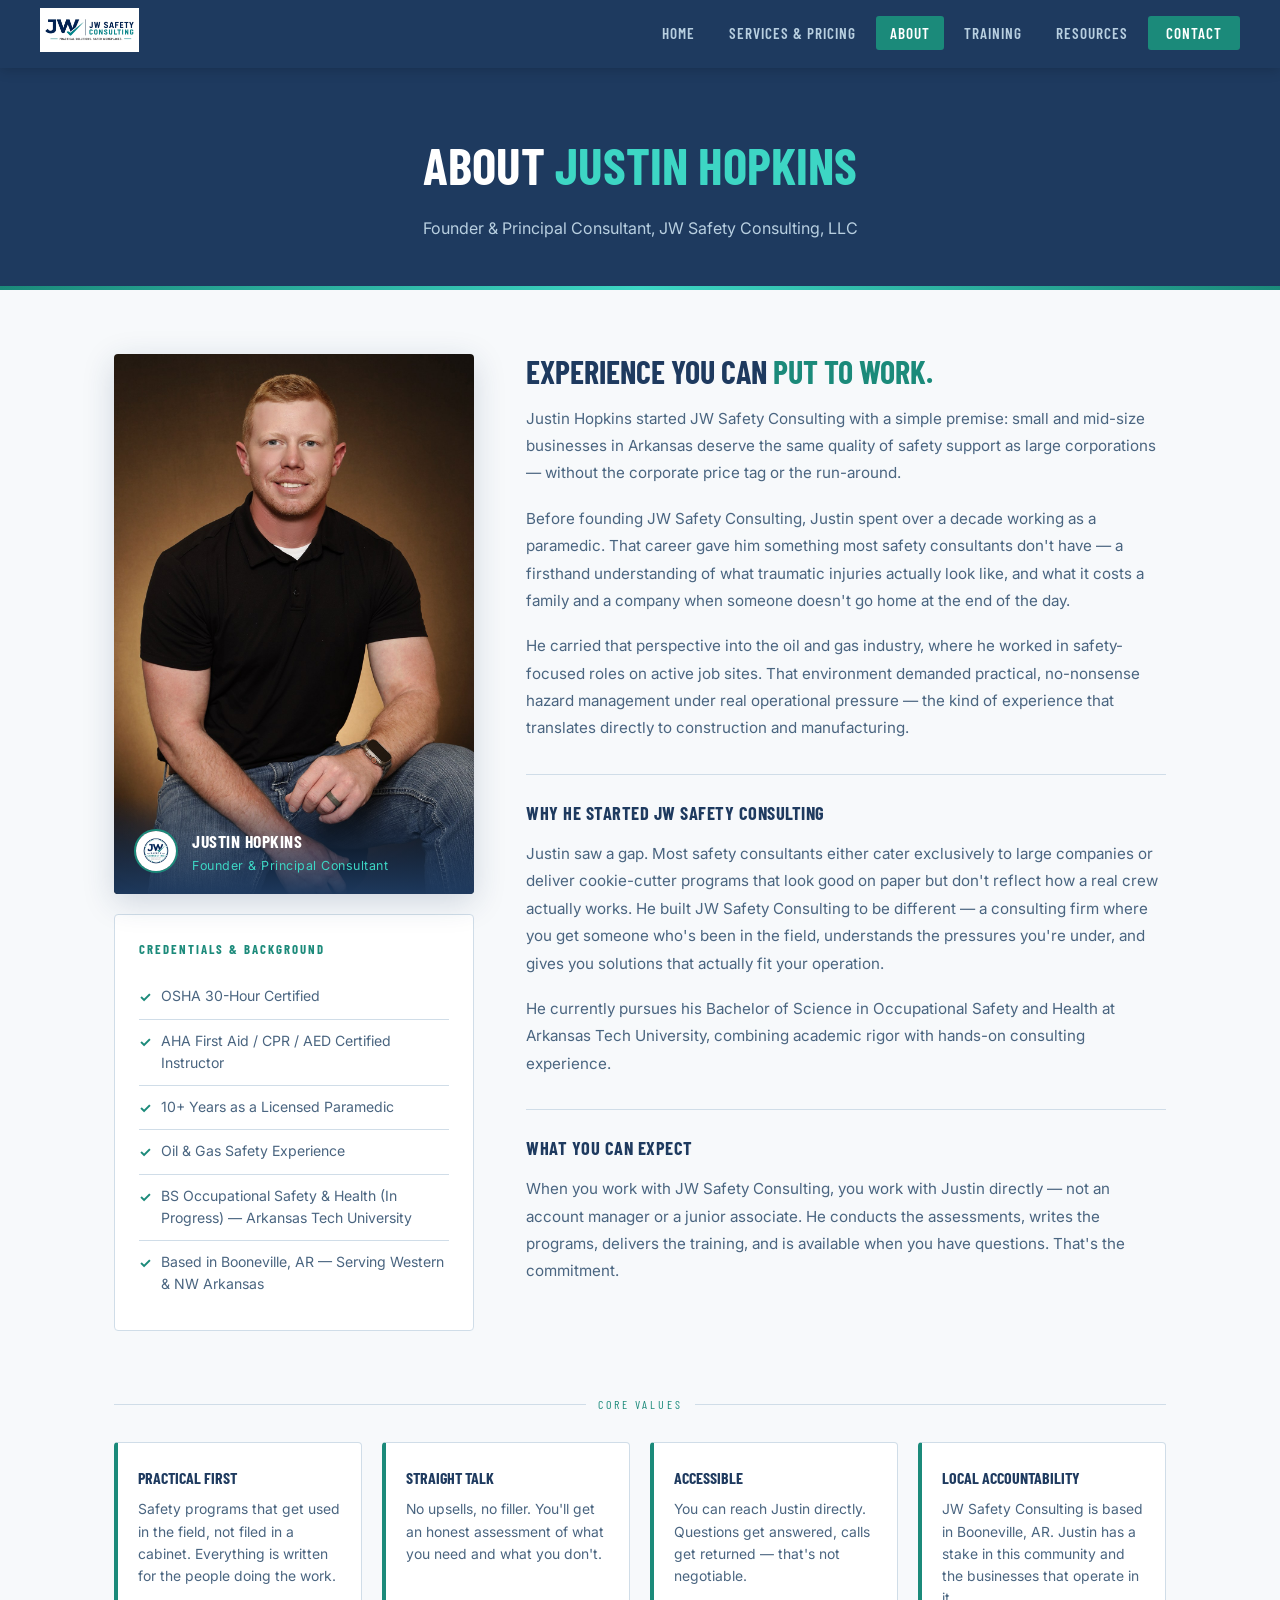
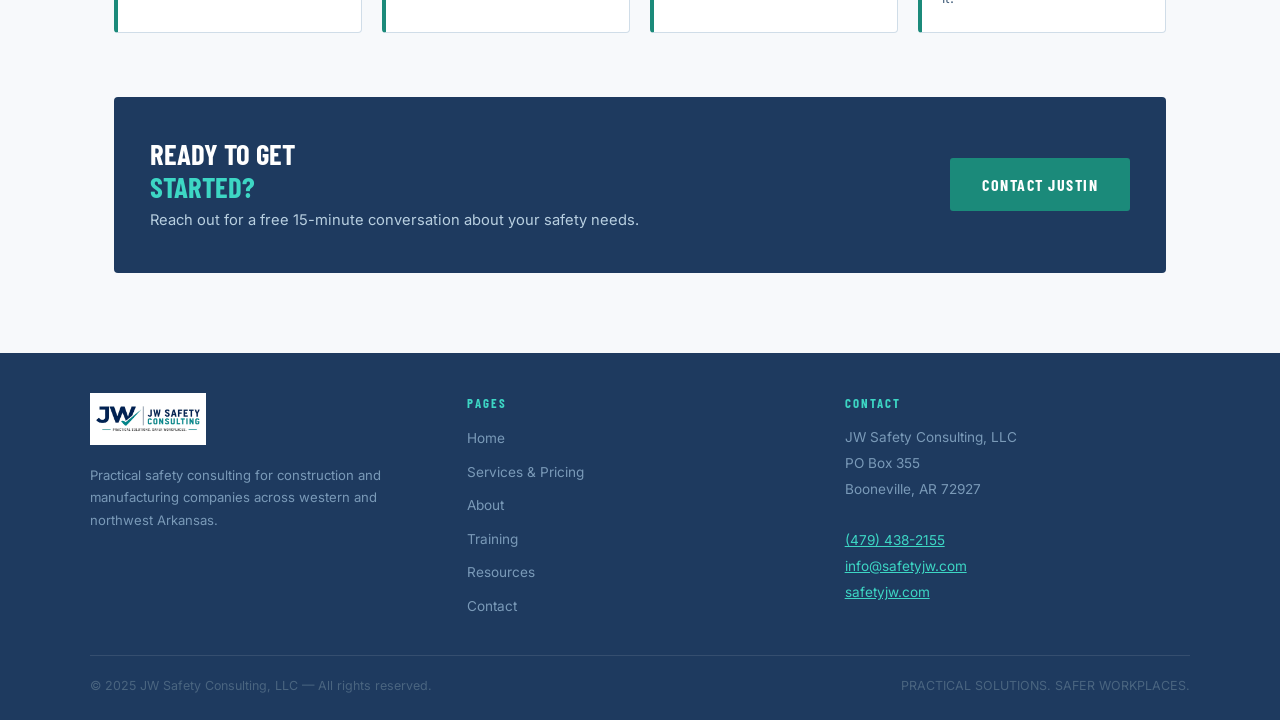
==== about.html @ c034b46e "Rename about[1].html to about.html" ====
<!DOCTYPE html>
<html lang="en">
<head>

<meta charset="UTF-8">
<meta name="viewport" content="width=device-width, initial-scale=1.0">
<link href="https://fonts.googleapis.com/css2?family=Barlow+Condensed:wght@500;600;700&family=Inter:wght@400;500;600&display=swap" rel="stylesheet">
<style>
  *, *::before, *::after { box-sizing: border-box; margin: 0; padding: 0; }
  :root {
    --navy:  #1E3A5F;
    --teal:  #1B8A7A;
    --teal2: #3dd6c4;
    --slate: #4a6580;
    --bg:    #f7f9fb;
    --white: #ffffff;
    --border:#d0dde8;
    --text:  #1a2b3c;
  }
  html { scroll-behavior: smooth; }
  body { font-family:'Inter',sans-serif; background:var(--bg); color:var(--text); line-height:1.6; }
  nav {
    background:var(--navy);
    display:flex; align-items:center; justify-content:space-between;
    padding:0 40px; height:68px; position:sticky; top:0; z-index:100;
    box-shadow:0 2px 12px rgba(0,0,0,0.18);
  }
  nav img { height:44px; }
  nav ul { list-style:none; display:flex; gap:6px; }
  nav ul li a {
    font-family:'Barlow Condensed',sans-serif; font-size:0.95rem;
    font-weight:600; letter-spacing:1px; text-transform:uppercase;
    color:#b8cfe0; text-decoration:none; padding:8px 14px; border-radius:3px;
    transition:background 0.18s, color 0.18s;
  }
  nav ul li a:hover, nav ul li a.active { background:var(--teal); color:var(--white); }
  .nav-cta { background:var(--teal) !important; color:var(--white) !important; padding:8px 18px !important; }
  .hamburger { display:none; flex-direction:column; gap:5px; cursor:pointer; }
  .hamburger span { width:26px; height:2px; background:var(--white); border-radius:2px; }
  footer { background:var(--navy); color:#7a9ab8; padding:40px 40px 24px; }
  .footer-inner {
    max-width:1100px; margin:0 auto;
    display:grid; grid-template-columns:1fr 1fr 1fr; gap:32px;
    padding-bottom:28px; border-bottom:1px solid rgba(255,255,255,0.1);
  }
  .footer-brand img { height:52px; margin-bottom:12px; }
  .footer-brand p { font-size:0.82rem; color:#7a9ab8; line-height:1.7; }
  .footer-col h4 { font-family:'Barlow Condensed',sans-serif; font-size:0.8rem; letter-spacing:2px; text-transform:uppercase; color:var(--teal2); margin-bottom:12px; }
  .footer-col ul { list-style:none; }
  .footer-col ul li { margin-bottom:8px; }
  .footer-col ul li a { color:#7a9ab8; text-decoration:none; font-size:0.85rem; transition:color 0.15s; }
  .footer-col ul li a:hover { color:var(--teal2); }
  .footer-col p { color:#7a9ab8; font-size:0.85rem; line-height:1.9; }
  .footer-bottom { max-width:1100px; margin:20px auto 0; display:flex; justify-content:space-between; align-items:center; font-size:0.78rem; color:#4a6580; flex-wrap:wrap; gap:8px; }
  .section-label { display:flex; align-items:center; gap:12px; margin-bottom:28px; }
  .section-label::before,.section-label::after { content:''; flex:1; height:1px; background:var(--border); }
  .section-label span { font-family:'Barlow Condensed',sans-serif; font-size:12px; letter-spacing:3px; text-transform:uppercase; color:var(--teal); white-space:nowrap; }
  .btn { display:inline-block; font-family:'Barlow Condensed',sans-serif; font-size:1rem; font-weight:700; letter-spacing:1.5px; text-transform:uppercase; text-decoration:none; padding:14px 32px; border-radius:3px; transition:background 0.2s, transform 0.1s; cursor:pointer; border:none; }
  .btn:hover { transform:translateY(-1px); }
  .btn-teal { background:var(--teal); color:var(--white); }
  .btn-teal:hover { background:#157a6b; }
  .btn-navy { background:var(--navy); color:var(--white); }
  .btn-navy:hover { background:#162c48; }
  .btn-outline { background:transparent; color:var(--white); border:2px solid var(--teal2); }
  .btn-outline:hover { background:var(--teal); border-color:var(--teal); }
  main { max-width:1100px; margin:0 auto; padding:56px 24px 80px; }
  .cta-band { background:var(--navy); border-radius:4px; padding:40px 36px; display:flex; align-items:center; justify-content:space-between; gap:24px; flex-wrap:wrap; }
  .cta-band h2 { font-family:'Barlow Condensed',sans-serif; font-size:1.8rem; font-weight:700; color:var(--white); text-transform:uppercase; line-height:1.15; }
  .cta-band h2 span { color:var(--teal2); }
  .cta-band p { color:#b8cfe0; font-size:0.92rem; margin-top:6px; }
  @media(max-width:768px){
    nav ul { display:none; }
    .hamburger { display:flex; }
    nav ul.open { display:flex; flex-direction:column; position:absolute; top:68px; left:0; right:0; background:var(--navy); padding:16px 24px; gap:4px; }
    .footer-inner { grid-template-columns:1fr; }
    .cta-band { flex-direction:column; }
    main { padding:40px 16px 60px; }
  }
</style>
<title>About | JW Safety Consulting</title>
<style>
  .page-hero {
    background:var(--navy); color:var(--white);
    text-align:center; padding:56px 24px 48px; position:relative;
  }
  .page-hero::after {
    content:''; position:absolute; bottom:0; left:0; right:0; height:4px;
    background:linear-gradient(90deg,var(--teal) 0%,var(--teal2) 50%,var(--teal) 100%);
  }
  .page-hero h1 {
    font-family:'Barlow Condensed',sans-serif; font-size:clamp(2rem,5vw,3.2rem);
    font-weight:700; text-transform:uppercase; margin-bottom:10px;
  }
  .page-hero h1 span { color:var(--teal2); }
  .page-hero p { max-width:580px; margin:0 auto; color:#b8cfe0; }

  .bio-grid {
    display:grid; grid-template-columns:360px 1fr; gap:52px;
    align-items:start; margin-bottom:64px;
  }
  .bio-sidebar { position:sticky; top:88px; }

  /* PHOTO */
  .photo-wrap {
    position:relative; margin-bottom:20px; border-radius:4px; overflow:hidden;
    box-shadow:0 8px 32px rgba(30,58,95,0.18);
  }
  .photo-wrap img {
    width:100%; display:block;
    aspect-ratio:2/3; object-fit:cover; object-position:center top;
  }
  .photo-badge {
    position:absolute; bottom:0; left:0; right:0;
    background:linear-gradient(to top, rgba(30,58,95,0.97) 0%, transparent 100%);
    padding:32px 20px 18px;
    display:flex; align-items:center; gap:14px;
  }
  .photo-badge img { width:44px; height:44px; border-radius:50%; border:2px solid var(--teal); }
  .photo-badge .name-block .name {
    font-family:'Barlow Condensed',sans-serif; font-size:1.1rem;
    font-weight:700; color:var(--white); text-transform:uppercase; letter-spacing:0.5px;
  }
  .photo-badge .name-block .title {
    font-size:0.78rem; color:var(--teal2); letter-spacing:0.5px;
  }

  .bio-facts {
    background:var(--white); border:1px solid var(--border);
    border-radius:4px; padding:24px;
  }
  .bio-facts h4 {
    font-family:'Barlow Condensed',sans-serif; font-size:0.8rem;
    letter-spacing:2px; text-transform:uppercase; color:var(--teal); margin-bottom:16px;
  }
  .fact-item {
    display:flex; align-items:flex-start; gap:10px;
    padding:10px 0; border-bottom:1px solid var(--border); font-size:0.88rem;
  }
  .fact-item:last-child { border-bottom:none; }
  .fact-item .check { color:var(--teal); font-weight:700; flex-shrink:0; margin-top:1px; }
  .fact-item span { color:var(--slate); }

  .bio-content h2 {
    font-family:'Barlow Condensed',sans-serif; font-size:2rem;
    font-weight:700; color:var(--navy); text-transform:uppercase;
    line-height:1.1; margin-bottom:16px;
  }
  .bio-content h2 span { color:var(--teal); }
  .bio-content p { color:var(--slate); font-size:0.95rem; margin-bottom:18px; line-height:1.8; }
  .bio-content h3 {
    font-family:'Barlow Condensed',sans-serif; font-size:1.15rem;
    font-weight:700; color:var(--navy); text-transform:uppercase;
    letter-spacing:0.5px; margin:32px 0 12px; padding-top:24px;
    border-top:1px solid var(--border);
  }

  .values-grid {
    display:grid; grid-template-columns:repeat(auto-fit,minmax(220px,1fr));
    gap:20px; margin-bottom:64px;
  }
  .value-card {
    background:var(--white); border:1px solid var(--border);
    border-left:4px solid var(--teal); border-radius:4px; padding:22px 20px;
  }
  .value-card h4 {
    font-family:'Barlow Condensed',sans-serif; font-size:1rem;
    font-weight:700; color:var(--navy); text-transform:uppercase; margin-bottom:8px;
  }
  .value-card p { font-size:0.87rem; color:var(--slate); }

  @media(max-width:900px){
    .bio-grid { grid-template-columns:1fr; }
    .bio-sidebar { position:static; }
    .photo-wrap img { aspect-ratio:3/4; }
  }
</style>
</head>
<body>

<nav>
  <a href="index.html"><img src="[data-uri]" alt="JW Safety Consulting"></a>
  <ul id="nav-links"><li><a href="index.html" class="">Home</a></li><li><a href="services.html" class="">Services & Pricing</a></li><li><a href="about.html" class="active">About</a></li><li><a href="training.html" class="">Training</a></li><li><a href="resources.html" class="">Resources</a></li><li><a href="contact.html" class="nav-cta">Contact</a></li></ul>
  <div class="hamburger" onclick="document.getElementById('nav-links').classList.toggle('open')">
    <span></span><span></span><span></span>
  </div>
</nav>
<div class="page-hero">
  <h1>About <span>Justin Hopkins</span></h1>
  <p>Founder &amp; Principal Consultant, JW Safety Consulting, LLC</p>
</div>
<main>
  <div class="bio-grid" style="margin-top:8px;">
    <div class="bio-sidebar">
      <div class="photo-wrap">
        <img src="[data-uri]" alt="Justin Hopkins — JW Safety Consulting">
        <div class="photo-badge">
          <img src="[data-uri]" alt="JW Safety Consulting logo">
          <div class="name-block">
            <div class="name">Justin Hopkins</div>
            <div class="title">Founder &amp; Principal Consultant</div>
          </div>
        </div>
      </div>
      <div class="bio-facts">
        <h4>Credentials &amp; Background</h4>
        <div class="fact-item"><span class="check">✓</span><span>OSHA 30-Hour Certified</span></div>
        <div class="fact-item"><span class="check">✓</span><span>AHA First Aid / CPR / AED Certified Instructor</span></div>
        <div class="fact-item"><span class="check">✓</span><span>10+ Years as a Licensed Paramedic</span></div>
        <div class="fact-item"><span class="check">✓</span><span>Oil &amp; Gas Safety Experience</span></div>
        <div class="fact-item"><span class="check">✓</span><span>BS Occupational Safety &amp; Health (In Progress) — Arkansas Tech University</span></div>
        <div class="fact-item"><span class="check">✓</span><span>Based in Booneville, AR — Serving Western &amp; NW Arkansas</span></div>
      </div>
    </div>

    <div class="bio-content">
      <h2>Experience You Can <span>Put to Work.</span></h2>
      <p>Justin Hopkins started JW Safety Consulting with a simple premise: small and mid-size businesses in Arkansas deserve the same quality of safety support as large corporations — without the corporate price tag or the run-around.</p>
      <p>Before founding JW Safety Consulting, Justin spent over a decade working as a paramedic. That career gave him something most safety consultants don't have — a firsthand understanding of what traumatic injuries actually look like, and what it costs a family and a company when someone doesn't go home at the end of the day.</p>
      <p>He carried that perspective into the oil and gas industry, where he worked in safety-focused roles on active job sites. That environment demanded practical, no-nonsense hazard management under real operational pressure — the kind of experience that translates directly to construction and manufacturing.</p>

      <h3>Why He Started JW Safety Consulting</h3>
      <p>Justin saw a gap. Most safety consultants either cater exclusively to large companies or deliver cookie-cutter programs that look good on paper but don't reflect how a real crew actually works. He built JW Safety Consulting to be different — a consulting firm where you get someone who's been in the field, understands the pressures you're under, and gives you solutions that actually fit your operation.</p>
      <p>He currently pursues his Bachelor of Science in Occupational Safety and Health at Arkansas Tech University, combining academic rigor with hands-on consulting experience.</p>

      <h3>What You Can Expect</h3>
      <p>When you work with JW Safety Consulting, you work with Justin directly — not an account manager or a junior associate. He conducts the assessments, writes the programs, delivers the training, and is available when you have questions. That's the commitment.</p>
    </div>
  </div>

  <div class="section-label"><span>Core Values</span></div>
  <div class="values-grid">
    <div class="value-card"><h4>Practical First</h4><p>Safety programs that get used in the field, not filed in a cabinet. Everything is written for the people doing the work.</p></div>
    <div class="value-card"><h4>Straight Talk</h4><p>No upsells, no filler. You'll get an honest assessment of what you need and what you don't.</p></div>
    <div class="value-card"><h4>Accessible</h4><p>You can reach Justin directly. Questions get answered, calls get returned — that's not negotiable.</p></div>
    <div class="value-card"><h4>Local Accountability</h4><p>JW Safety Consulting is based in Booneville, AR. Justin has a stake in this community and the businesses that operate in it.</p></div>
  </div>

  <div class="cta-band">
    <div><h2>Ready to get<br><span>started?</span></h2><p>Reach out for a free 15-minute conversation about your safety needs.</p></div>
    <a href="contact.html" class="btn btn-teal">Contact Justin</a>
  </div>
</main>

<footer>
  <div class="footer-inner">
    <div class="footer-brand">
      <img src="[data-uri]" alt="JW Safety Consulting">
      <p>Practical safety consulting for construction and manufacturing companies across western and northwest Arkansas.</p>
    </div>
    <div class="footer-col">
      <h4>Pages</h4>
      <ul>
        <li><a href="index.html">Home</a></li>
        <li><a href="services.html">Services & Pricing</a></li>
        <li><a href="about.html">About</a></li>
        <li><a href="training.html">Training</a></li>
        <li><a href="resources.html">Resources</a></li>
        <li><a href="contact.html">Contact</a></li>
      </ul>
    </div>
    <div class="footer-col">
      <h4>Contact</h4>
      <p>
        JW Safety Consulting, LLC<br>
        PO Box 355<br>
        Booneville, AR 72927<br><br>
        <a href="tel:4794382155" style="color:#3dd6c4;">(479) 438-2155</a><br>
        <a href="mailto:info@safetyjw.com" style="color:#3dd6c4;">info@safetyjw.com</a><br>
        <a href="https://safetyjw.com" style="color:#3dd6c4;">safetyjw.com</a>
      </p>
    </div>
  </div>
  <div class="footer-bottom">
    <span>&copy; 2025 JW Safety Consulting, LLC &mdash; All rights reserved.</span>
    <span>PRACTICAL SOLUTIONS. SAFER WORKPLACES.</span>
  </div>
</footer>
</body>
</html>
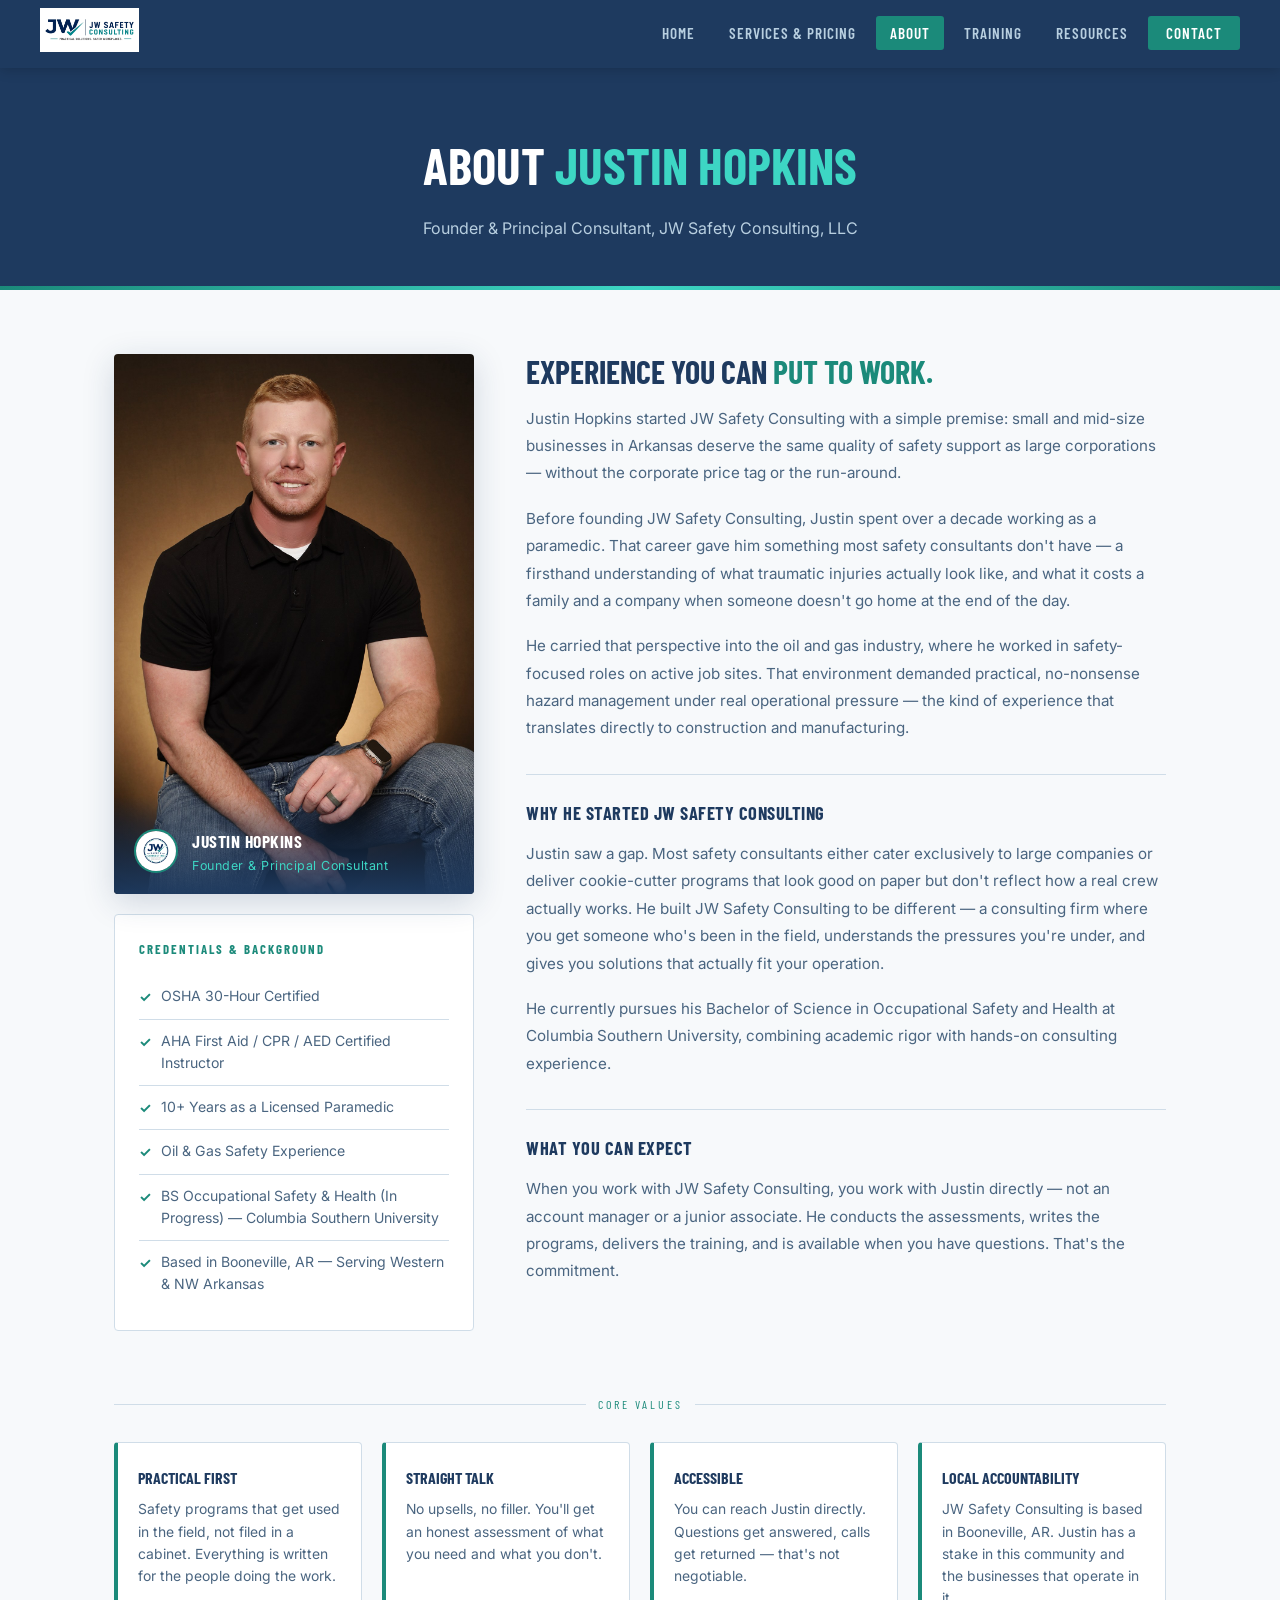
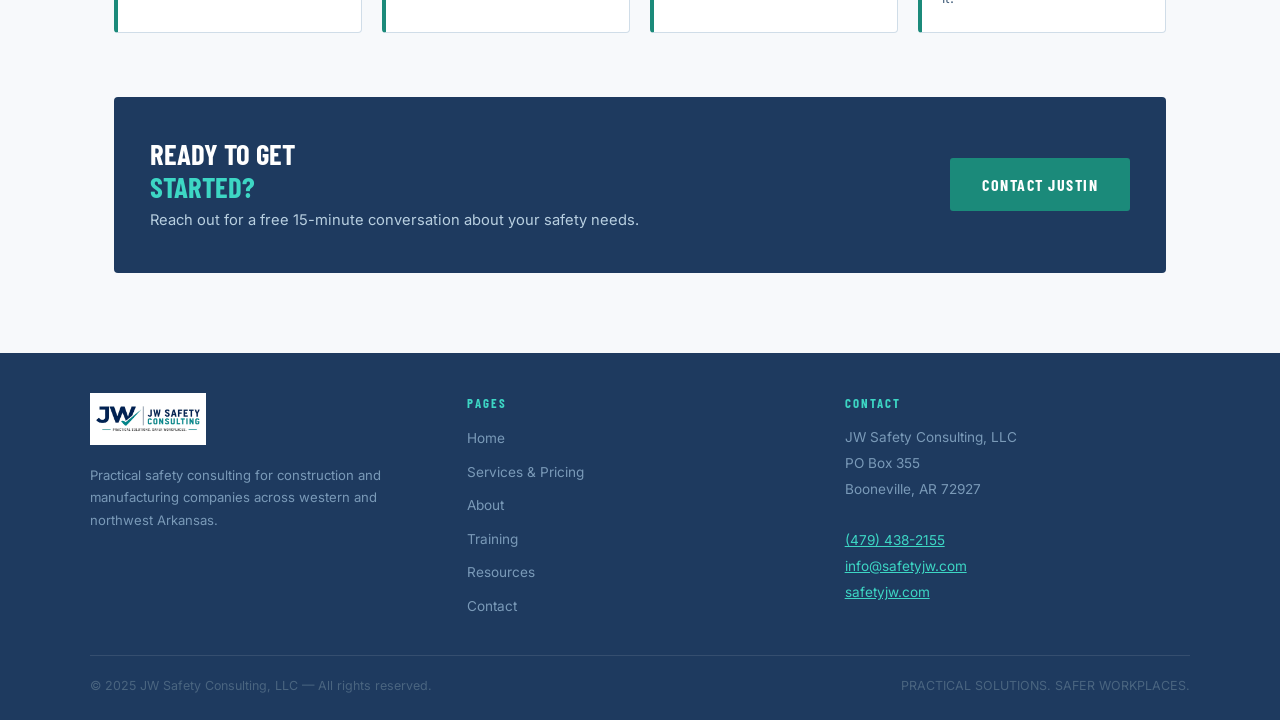
==== commit 957d66cf: "Add files via upload" ====
--- a/about.html
+++ b/about.html
@@ -207,7 +207,7 @@
         <div class="fact-item"><span class="check">✓</span><span>AHA First Aid / CPR / AED Certified Instructor</span></div>
         <div class="fact-item"><span class="check">✓</span><span>10+ Years as a Licensed Paramedic</span></div>
         <div class="fact-item"><span class="check">✓</span><span>Oil &amp; Gas Safety Experience</span></div>
-        <div class="fact-item"><span class="check">✓</span><span>BS Occupational Safety &amp; Health (In Progress) — Arkansas Tech University</span></div>
+        <div class="fact-item"><span class="check">✓</span><span>BS Occupational Safety &amp; Health (In Progress) — Columbia Southern University</span></div>
         <div class="fact-item"><span class="check">✓</span><span>Based in Booneville, AR — Serving Western &amp; NW Arkansas</span></div>
       </div>
     </div>
@@ -220,7 +220,7 @@
 
       <h3>Why He Started JW Safety Consulting</h3>
       <p>Justin saw a gap. Most safety consultants either cater exclusively to large companies or deliver cookie-cutter programs that look good on paper but don't reflect how a real crew actually works. He built JW Safety Consulting to be different — a consulting firm where you get someone who's been in the field, understands the pressures you're under, and gives you solutions that actually fit your operation.</p>
-      <p>He currently pursues his Bachelor of Science in Occupational Safety and Health at Arkansas Tech University, combining academic rigor with hands-on consulting experience.</p>
+      <p>He currently pursues his Bachelor of Science in Occupational Safety and Health at Columbia Southern University, combining academic rigor with hands-on consulting experience.</p>
 
       <h3>What You Can Expect</h3>
       <p>When you work with JW Safety Consulting, you work with Justin directly — not an account manager or a junior associate. He conducts the assessments, writes the programs, delivers the training, and is available when you have questions. That's the commitment.</p>
@@ -276,4 +276,4 @@
   </div>
 </footer>
 </body>
-</html>
+</html>
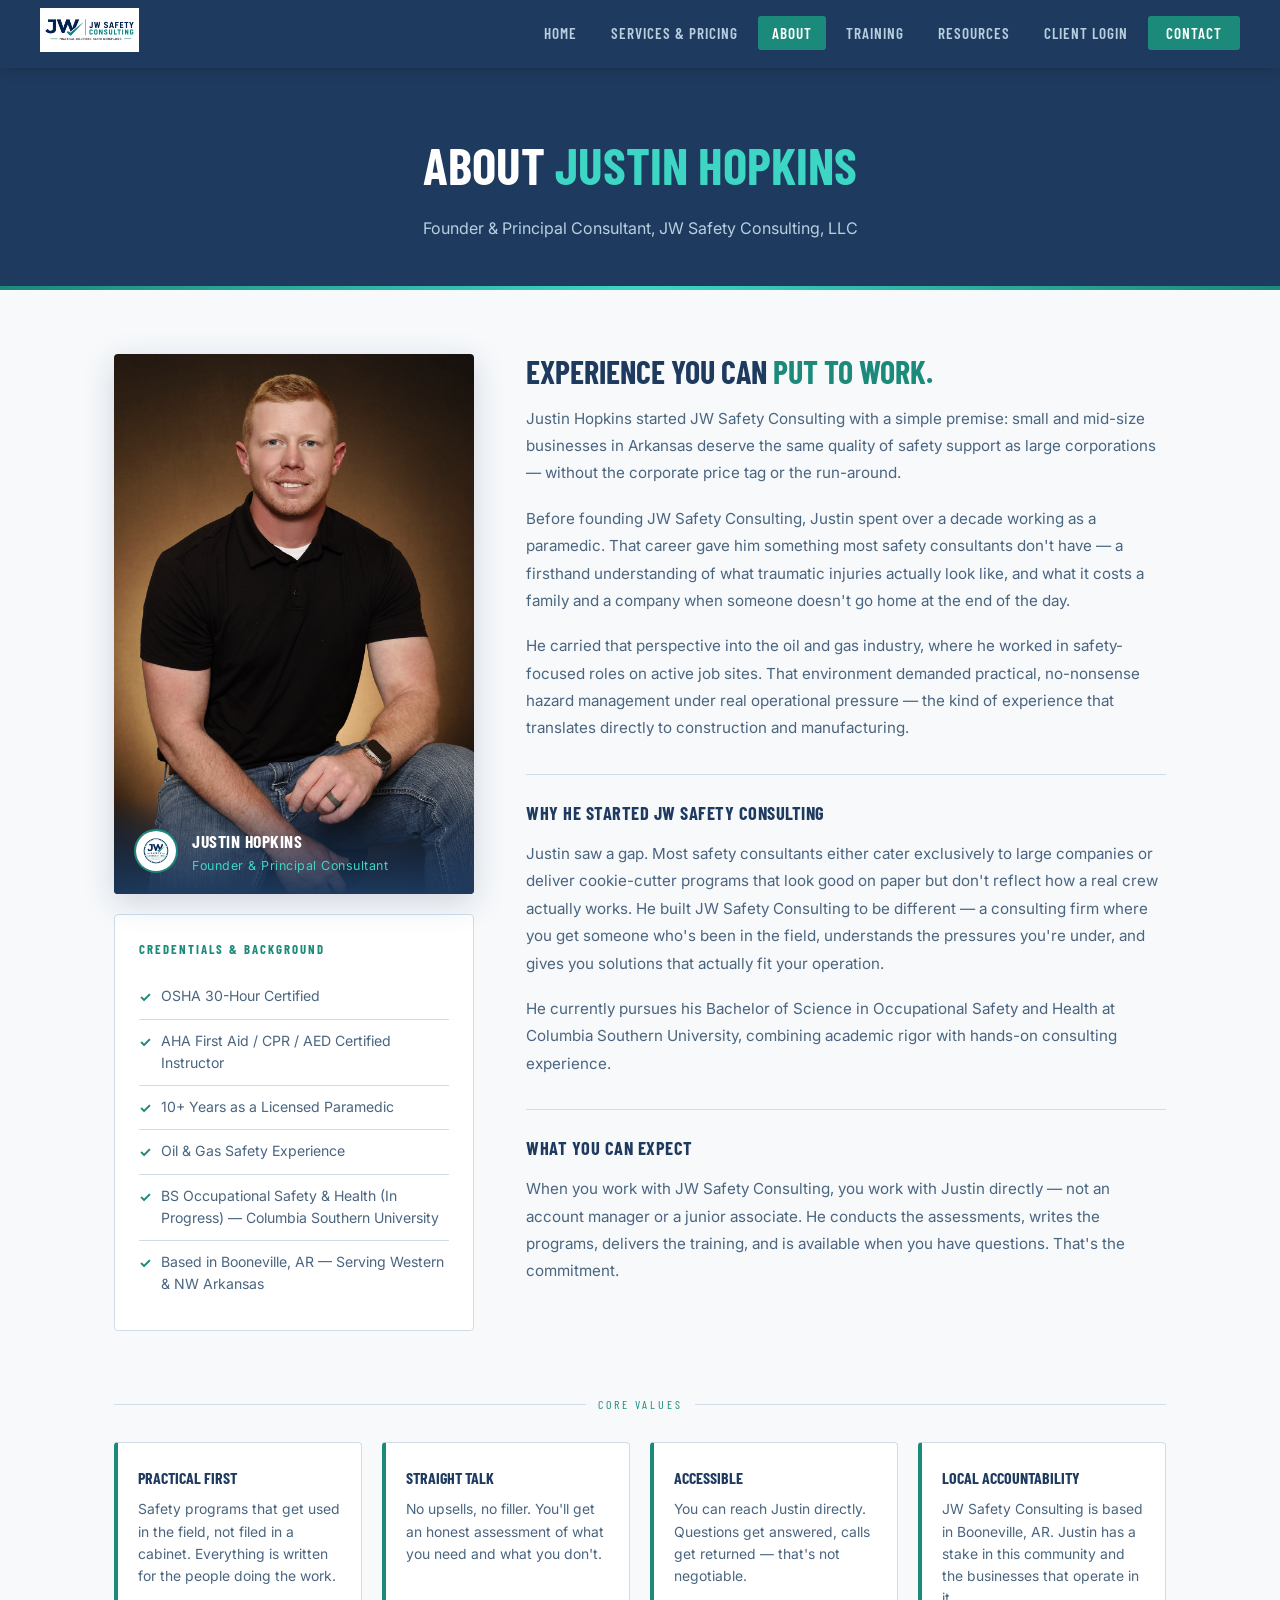
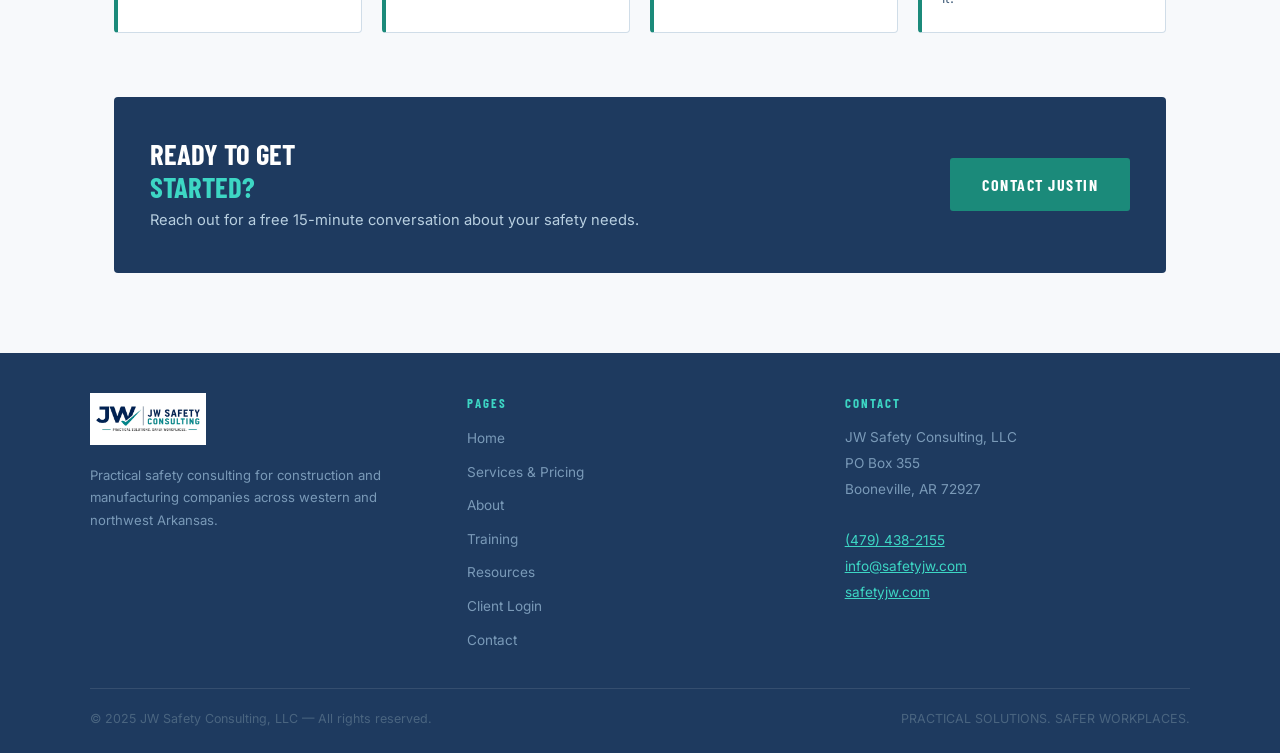
==== commit 833661f4: "Add files via upload" ====
--- a/about.html
+++ b/about.html
@@ -179,7 +179,7 @@
 
 <nav>
   <a href="index.html"><img src="[data-uri]" alt="JW Safety Consulting"></a>
-  <ul id="nav-links"><li><a href="index.html" class="">Home</a></li><li><a href="services.html" class="">Services & Pricing</a></li><li><a href="about.html" class="active">About</a></li><li><a href="training.html" class="">Training</a></li><li><a href="resources.html" class="">Resources</a></li><li><a href="contact.html" class="nav-cta">Contact</a></li></ul>
+  <ul id="nav-links"><li><a href="index.html" class="">Home</a></li><li><a href="services.html" class="">Services & Pricing</a></li><li><a href="about.html" class="active">About</a></li><li><a href="training.html" class="">Training</a></li><li><a href="resources.html" class="">Resources</a></li><li><a href="https://portal.safetyjw.com" target="_blank" rel="noopener" class="">Client Login</a></li><li><a href="contact.html" class="nav-cta">Contact</a></li></ul>
   <div class="hamburger" onclick="document.getElementById('nav-links').classList.toggle('open')">
     <span></span><span></span><span></span>
   </div>
@@ -255,6 +255,7 @@
         <li><a href="about.html">About</a></li>
         <li><a href="training.html">Training</a></li>
         <li><a href="resources.html">Resources</a></li>
+        <li><a href="https://portal.safetyjw.com" target="_blank" rel="noopener">Client Login</a></li>
         <li><a href="contact.html">Contact</a></li>
       </ul>
     </div>
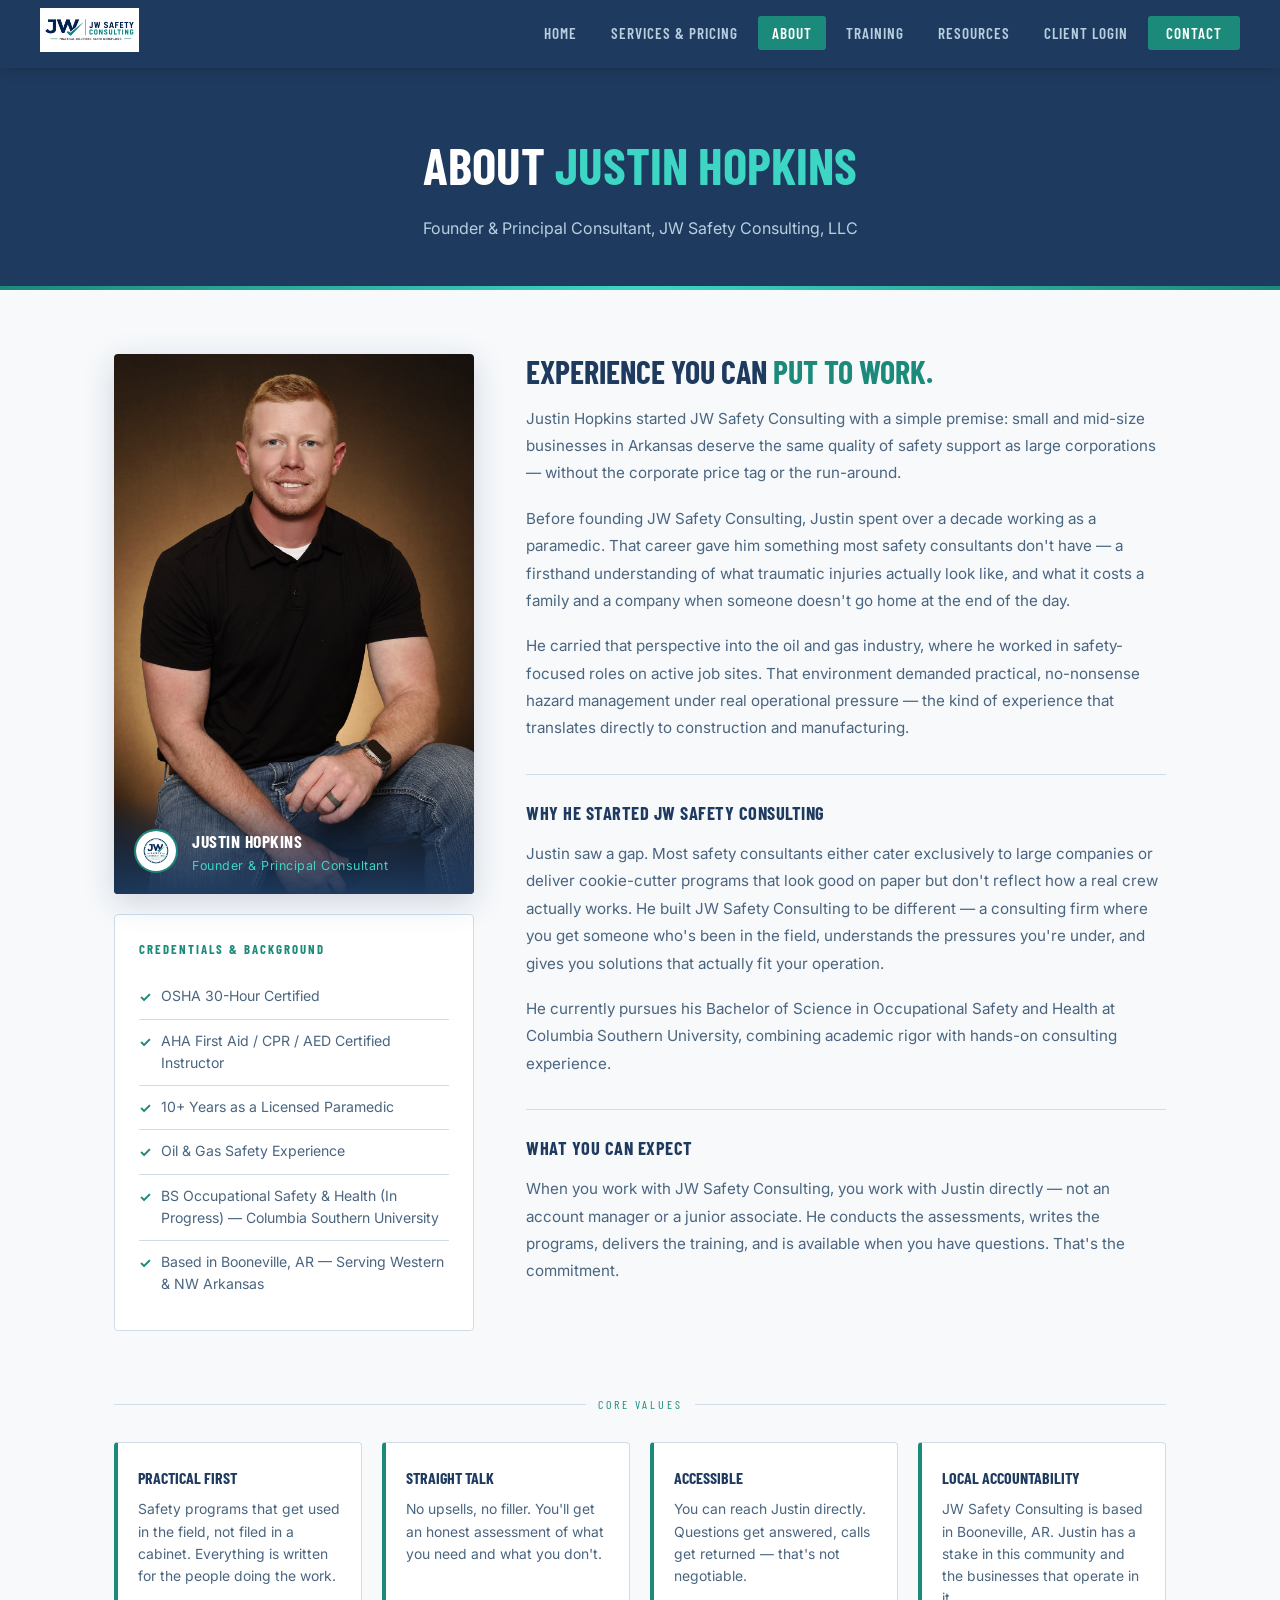
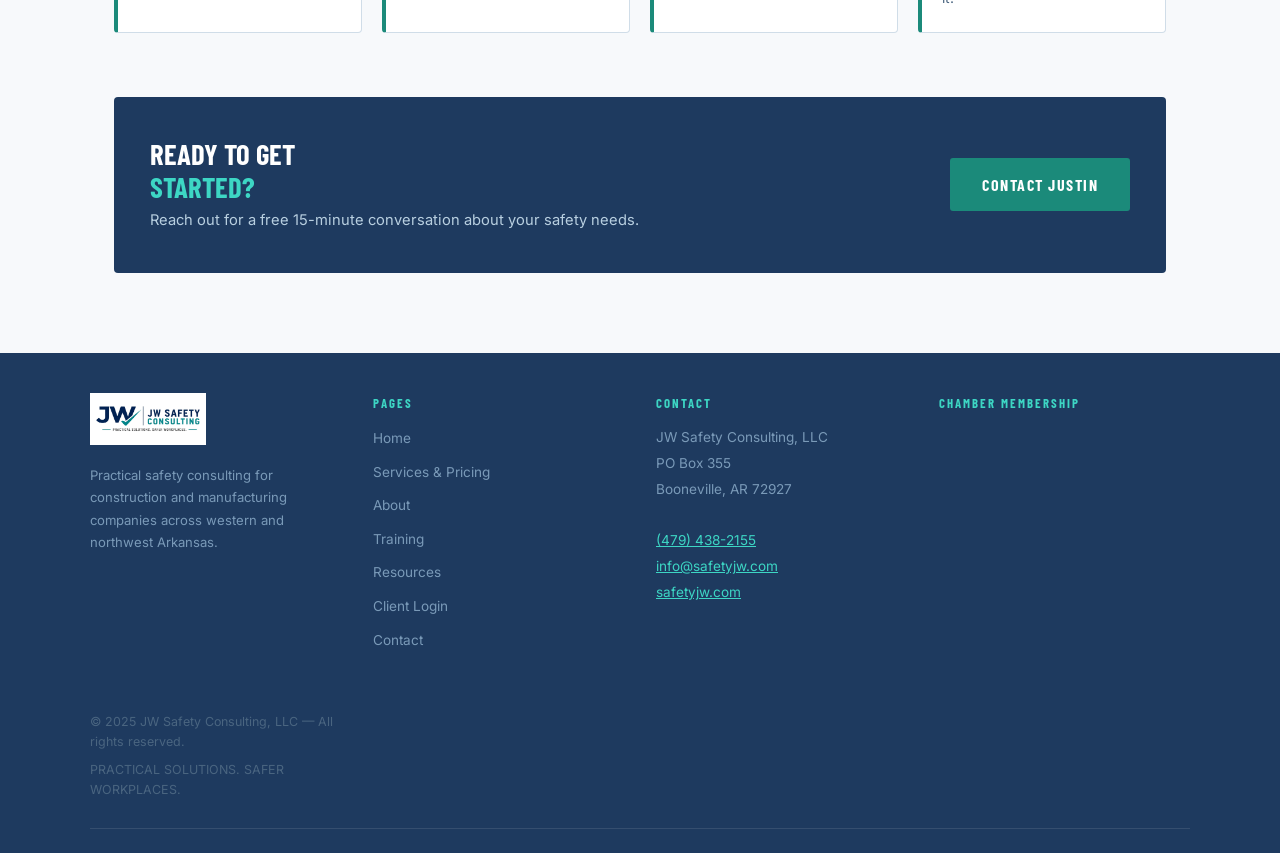
==== commit 7964c4b8: "Modify footer to add Chamber Membership section Updated footer layout to include an additional colum" ====
--- a/about.html
+++ b/about.html
@@ -40,7 +40,7 @@
   footer { background:var(--navy); color:#7a9ab8; padding:40px 40px 24px; }
   .footer-inner {
     max-width:1100px; margin:0 auto;
-    display:grid; grid-template-columns:1fr 1fr 1fr; gap:32px;
+    display:grid; grid-template-columns:1fr 1fr 1fr 1fr; gap:32px;
     padding-bottom:28px; border-bottom:1px solid rgba(255,255,255,0.1);
   }
   .footer-brand img { height:52px; margin-bottom:12px; }
@@ -270,11 +270,18 @@
         <a href="https://safetyjw.com" style="color:#3dd6c4;">safetyjw.com</a>
       </p>
     </div>
-  </div>
+    <div class="footer-col">
+      <h4>Chamber Membership</h4>
+      <div id="mni-membership-639199082934361339"></div>
+      <script src="https://fortsmithchamber.chambermaster.com/Content/Script/Member.js" type="text/javascript"></script>
+      <script type="text/javascript">
+        new MNI.Widgets.Member("mni-membership-639199082934361339",{member:11406,styleTemplate:"#@id{text-align:center;position:relative}#@id .mn-widget-member-name{font-weight:700}#@id .mn-widget-member-logo{max-width:100%}"}).create();
+      </script>
+    </div>
   <div class="footer-bottom">
     <span>&copy; 2025 JW Safety Consulting, LLC &mdash; All rights reserved.</span>
     <span>PRACTICAL SOLUTIONS. SAFER WORKPLACES.</span>
   </div>
 </footer>
 </body>
-</html>+</html>
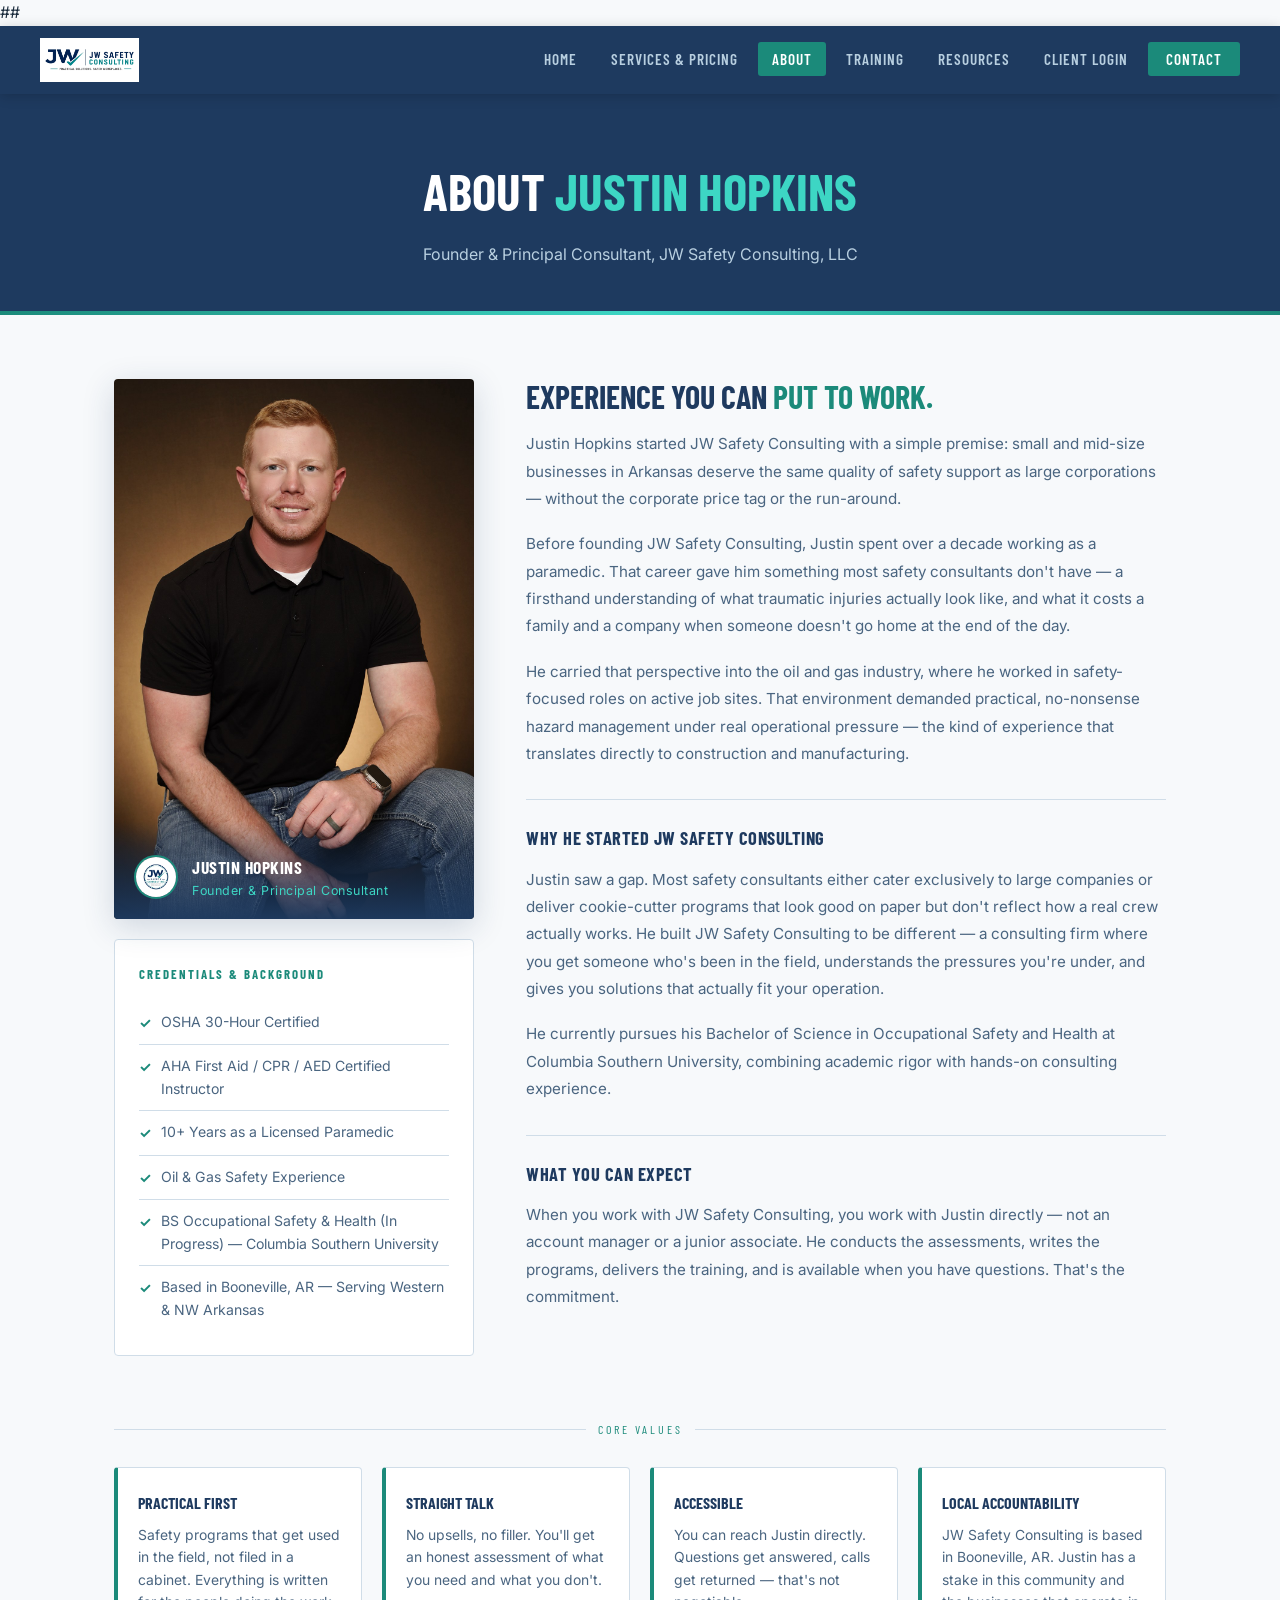
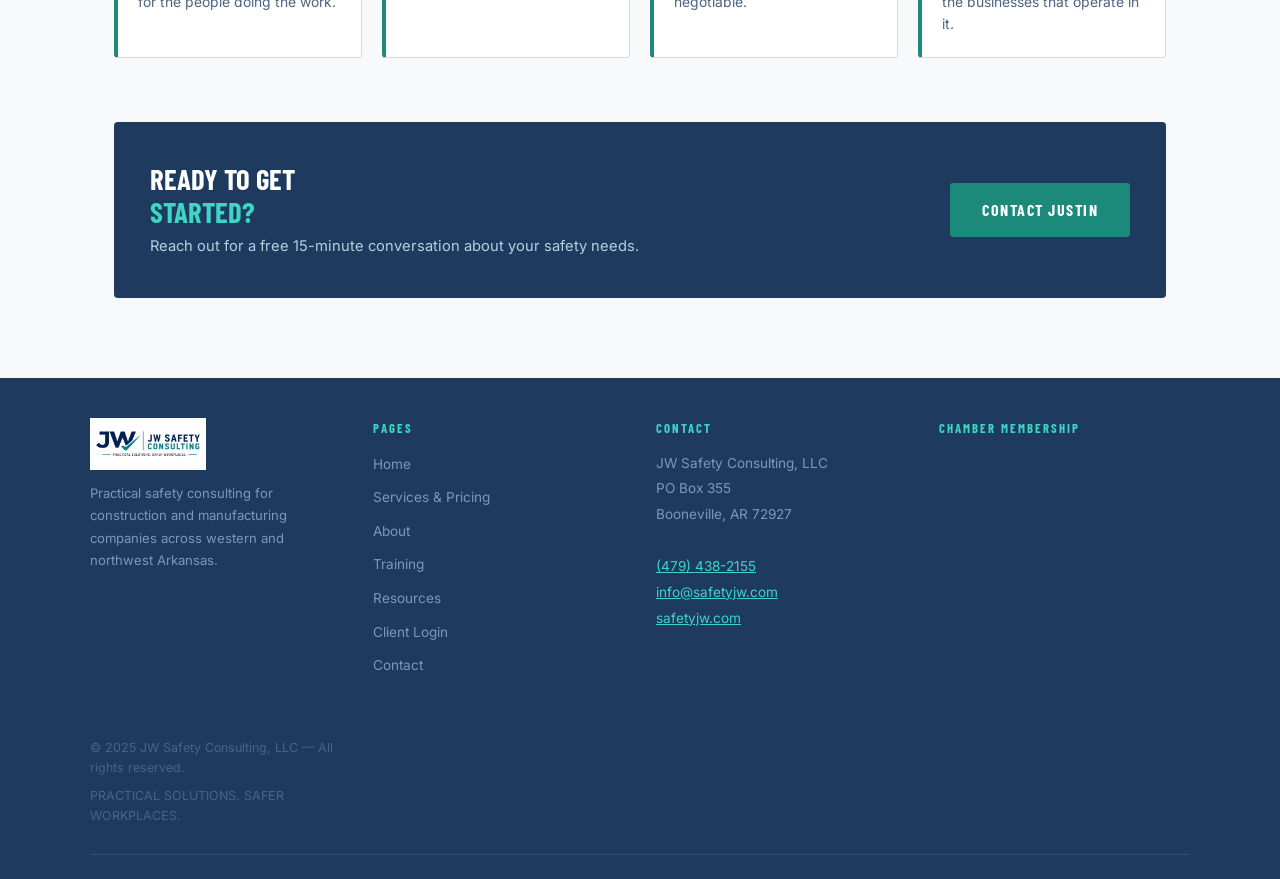
==== commit a872029b: "Update about.html" ====
--- a/about.html
+++ b/about.html
@@ -1,4 +1,4 @@
-<!DOCTYPE html>
+##<!DOCTYPE html>
 <html lang="en">
 <head>
 
@@ -283,5 +283,6 @@
     <span>PRACTICAL SOLUTIONS. SAFER WORKPLACES.</span>
   </div>
 </footer>
+<!-- Cloudflare Web Analytics --><script type='module' src='https://static.cloudflareinsights.com/beacon.min.js' data-cf-beacon='{"token": "9b484d9dc04a452d877f8c2213ffacda"}'></script><!-- End Cloudflare Web Analytics -->
 </body>
 </html>
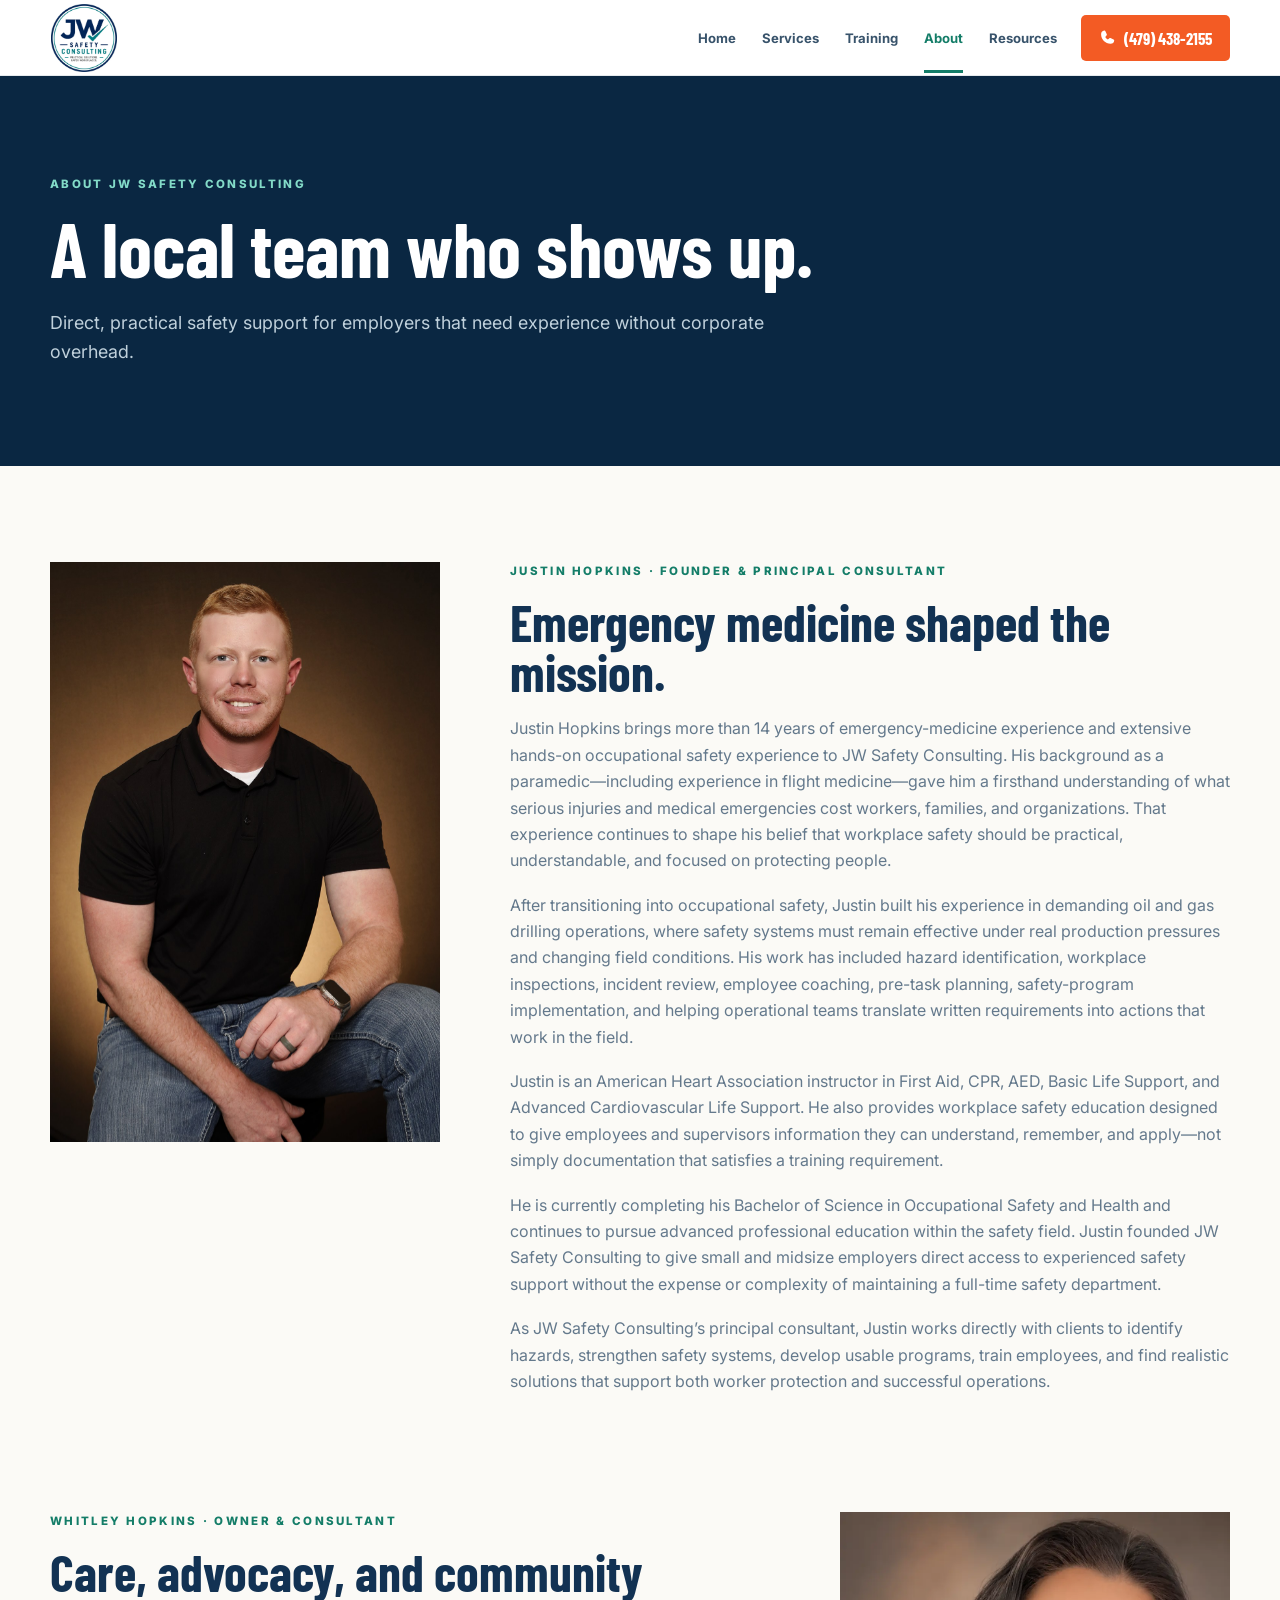
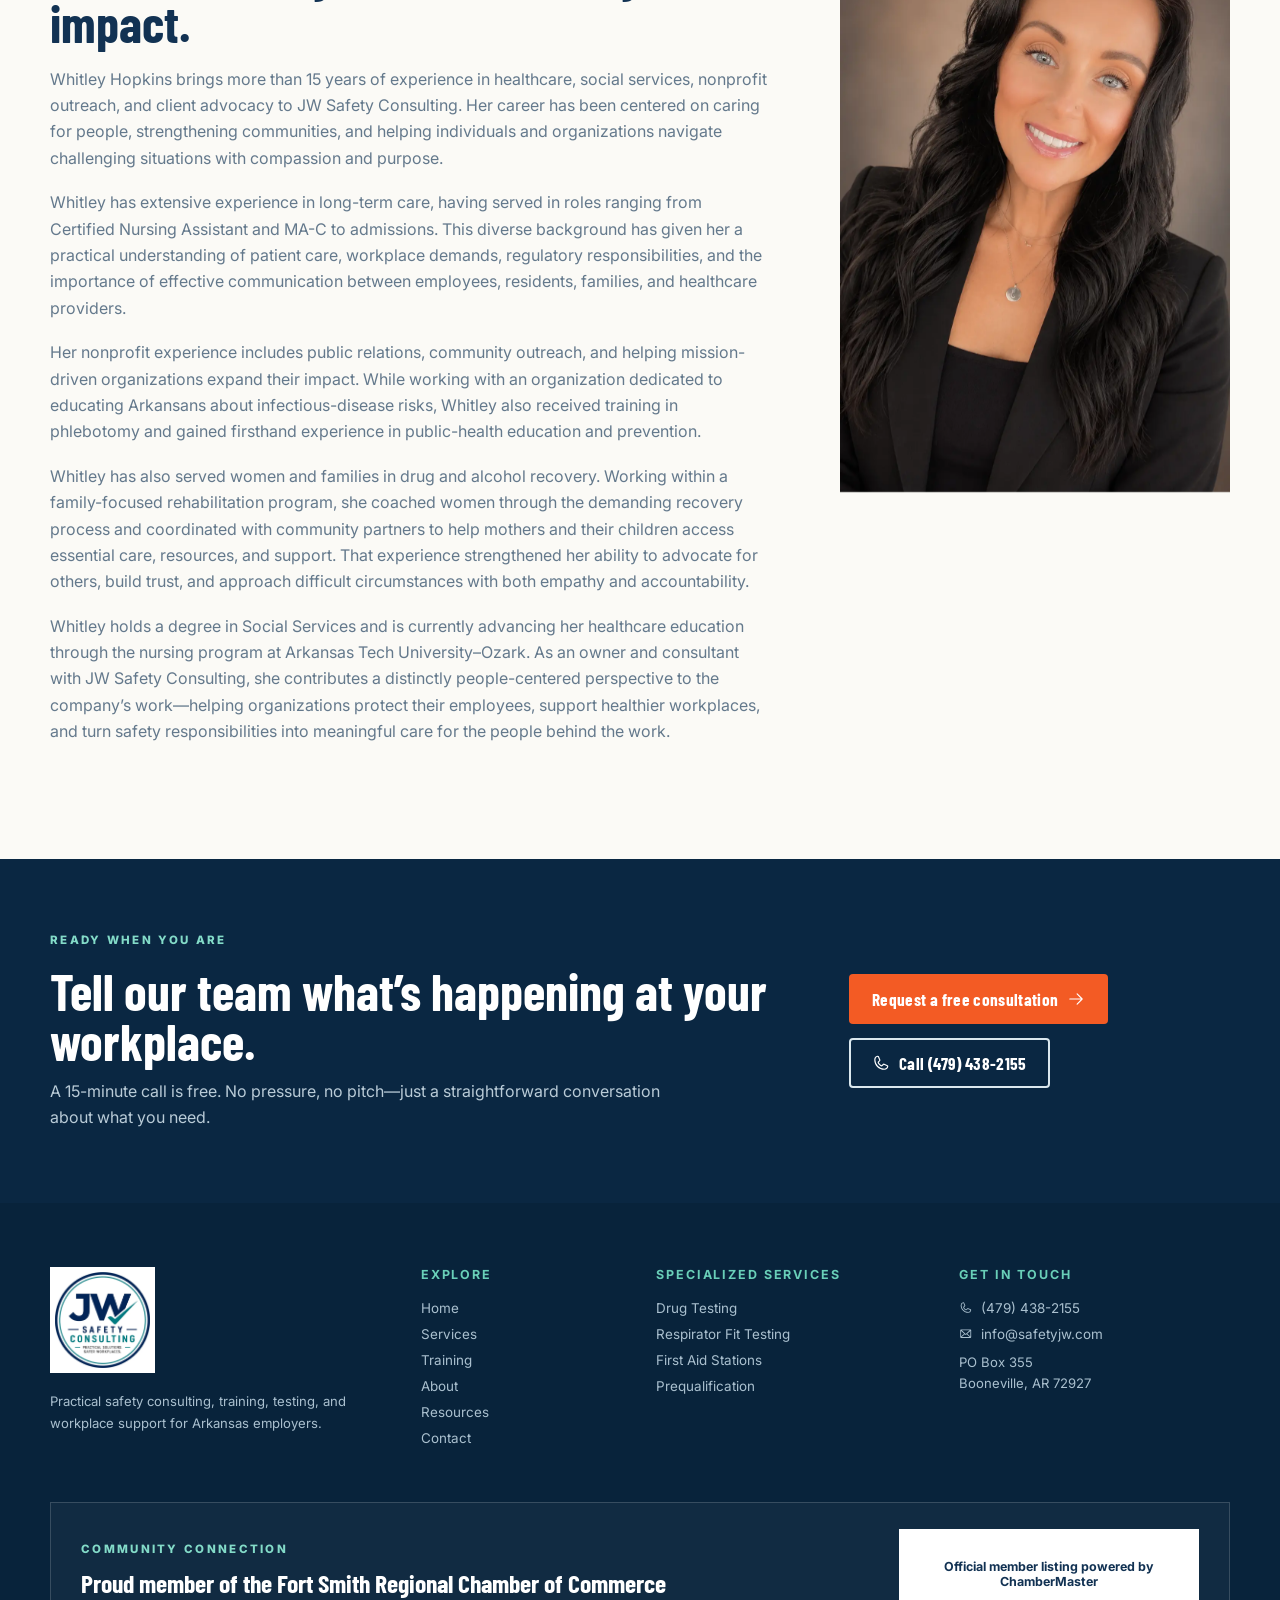
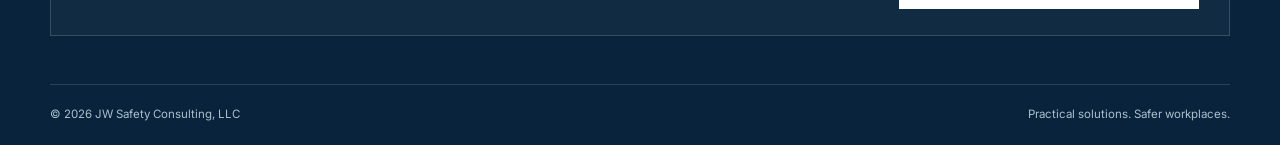
==== commit b1609091: "Launch redesigned JW Safety Consulting website" ====
--- a/about.html
+++ b/about.html
@@ -1,288 +1,15 @@
-##<!DOCTYPE html>
+<!doctype html>
 <html lang="en">
-<head>
-
-<meta charset="UTF-8">
-<meta name="viewport" content="width=device-width, initial-scale=1.0">
-<link href="https://fonts.googleapis.com/css2?family=Barlow+Condensed:wght@500;600;700&family=Inter:wght@400;500;600&display=swap" rel="stylesheet">
-<style>
-  *, *::before, *::after { box-sizing: border-box; margin: 0; padding: 0; }
-  :root {
-    --navy:  #1E3A5F;
-    --teal:  #1B8A7A;
-    --teal2: #3dd6c4;
-    --slate: #4a6580;
-    --bg:    #f7f9fb;
-    --white: #ffffff;
-    --border:#d0dde8;
-    --text:  #1a2b3c;
-  }
-  html { scroll-behavior: smooth; }
-  body { font-family:'Inter',sans-serif; background:var(--bg); color:var(--text); line-height:1.6; }
-  nav {
-    background:var(--navy);
-    display:flex; align-items:center; justify-content:space-between;
-    padding:0 40px; height:68px; position:sticky; top:0; z-index:100;
-    box-shadow:0 2px 12px rgba(0,0,0,0.18);
-  }
-  nav img { height:44px; }
-  nav ul { list-style:none; display:flex; gap:6px; }
-  nav ul li a {
-    font-family:'Barlow Condensed',sans-serif; font-size:0.95rem;
-    font-weight:600; letter-spacing:1px; text-transform:uppercase;
-    color:#b8cfe0; text-decoration:none; padding:8px 14px; border-radius:3px;
-    transition:background 0.18s, color 0.18s;
-  }
-  nav ul li a:hover, nav ul li a.active { background:var(--teal); color:var(--white); }
-  .nav-cta { background:var(--teal) !important; color:var(--white) !important; padding:8px 18px !important; }
-  .hamburger { display:none; flex-direction:column; gap:5px; cursor:pointer; }
-  .hamburger span { width:26px; height:2px; background:var(--white); border-radius:2px; }
-  footer { background:var(--navy); color:#7a9ab8; padding:40px 40px 24px; }
-  .footer-inner {
-    max-width:1100px; margin:0 auto;
-    display:grid; grid-template-columns:1fr 1fr 1fr 1fr; gap:32px;
-    padding-bottom:28px; border-bottom:1px solid rgba(255,255,255,0.1);
-  }
-  .footer-brand img { height:52px; margin-bottom:12px; }
-  .footer-brand p { font-size:0.82rem; color:#7a9ab8; line-height:1.7; }
-  .footer-col h4 { font-family:'Barlow Condensed',sans-serif; font-size:0.8rem; letter-spacing:2px; text-transform:uppercase; color:var(--teal2); margin-bottom:12px; }
-  .footer-col ul { list-style:none; }
-  .footer-col ul li { margin-bottom:8px; }
-  .footer-col ul li a { color:#7a9ab8; text-decoration:none; font-size:0.85rem; transition:color 0.15s; }
-  .footer-col ul li a:hover { color:var(--teal2); }
-  .footer-col p { color:#7a9ab8; font-size:0.85rem; line-height:1.9; }
-  .footer-bottom { max-width:1100px; margin:20px auto 0; display:flex; justify-content:space-between; align-items:center; font-size:0.78rem; color:#4a6580; flex-wrap:wrap; gap:8px; }
-  .section-label { display:flex; align-items:center; gap:12px; margin-bottom:28px; }
-  .section-label::before,.section-label::after { content:''; flex:1; height:1px; background:var(--border); }
-  .section-label span { font-family:'Barlow Condensed',sans-serif; font-size:12px; letter-spacing:3px; text-transform:uppercase; color:var(--teal); white-space:nowrap; }
-  .btn { display:inline-block; font-family:'Barlow Condensed',sans-serif; font-size:1rem; font-weight:700; letter-spacing:1.5px; text-transform:uppercase; text-decoration:none; padding:14px 32px; border-radius:3px; transition:background 0.2s, transform 0.1s; cursor:pointer; border:none; }
-  .btn:hover { transform:translateY(-1px); }
-  .btn-teal { background:var(--teal); color:var(--white); }
-  .btn-teal:hover { background:#157a6b; }
-  .btn-navy { background:var(--navy); color:var(--white); }
-  .btn-navy:hover { background:#162c48; }
-  .btn-outline { background:transparent; color:var(--white); border:2px solid var(--teal2); }
-  .btn-outline:hover { background:var(--teal); border-color:var(--teal); }
-  main { max-width:1100px; margin:0 auto; padding:56px 24px 80px; }
-  .cta-band { background:var(--navy); border-radius:4px; padding:40px 36px; display:flex; align-items:center; justify-content:space-between; gap:24px; flex-wrap:wrap; }
-  .cta-band h2 { font-family:'Barlow Condensed',sans-serif; font-size:1.8rem; font-weight:700; color:var(--white); text-transform:uppercase; line-height:1.15; }
-  .cta-band h2 span { color:var(--teal2); }
-  .cta-band p { color:#b8cfe0; font-size:0.92rem; margin-top:6px; }
-  @media(max-width:768px){
-    nav ul { display:none; }
-    .hamburger { display:flex; }
-    nav ul.open { display:flex; flex-direction:column; position:absolute; top:68px; left:0; right:0; background:var(--navy); padding:16px 24px; gap:4px; }
-    .footer-inner { grid-template-columns:1fr; }
-    .cta-band { flex-direction:column; }
-    main { padding:40px 16px 60px; }
-  }
-</style>
-<title>About | JW Safety Consulting</title>
-<style>
-  .page-hero {
-    background:var(--navy); color:var(--white);
-    text-align:center; padding:56px 24px 48px; position:relative;
-  }
-  .page-hero::after {
-    content:''; position:absolute; bottom:0; left:0; right:0; height:4px;
-    background:linear-gradient(90deg,var(--teal) 0%,var(--teal2) 50%,var(--teal) 100%);
-  }
-  .page-hero h1 {
-    font-family:'Barlow Condensed',sans-serif; font-size:clamp(2rem,5vw,3.2rem);
-    font-weight:700; text-transform:uppercase; margin-bottom:10px;
-  }
-  .page-hero h1 span { color:var(--teal2); }
-  .page-hero p { max-width:580px; margin:0 auto; color:#b8cfe0; }
-
-  .bio-grid {
-    display:grid; grid-template-columns:360px 1fr; gap:52px;
-    align-items:start; margin-bottom:64px;
-  }
-  .bio-sidebar { position:sticky; top:88px; }
-
-  /* PHOTO */
-  .photo-wrap {
-    position:relative; margin-bottom:20px; border-radius:4px; overflow:hidden;
-    box-shadow:0 8px 32px rgba(30,58,95,0.18);
-  }
-  .photo-wrap img {
-    width:100%; display:block;
-    aspect-ratio:2/3; object-fit:cover; object-position:center top;
-  }
-  .photo-badge {
-    position:absolute; bottom:0; left:0; right:0;
-    background:linear-gradient(to top, rgba(30,58,95,0.97) 0%, transparent 100%);
-    padding:32px 20px 18px;
-    display:flex; align-items:center; gap:14px;
-  }
-  .photo-badge img { width:44px; height:44px; border-radius:50%; border:2px solid var(--teal); }
-  .photo-badge .name-block .name {
-    font-family:'Barlow Condensed',sans-serif; font-size:1.1rem;
-    font-weight:700; color:var(--white); text-transform:uppercase; letter-spacing:0.5px;
-  }
-  .photo-badge .name-block .title {
-    font-size:0.78rem; color:var(--teal2); letter-spacing:0.5px;
-  }
-
-  .bio-facts {
-    background:var(--white); border:1px solid var(--border);
-    border-radius:4px; padding:24px;
-  }
-  .bio-facts h4 {
-    font-family:'Barlow Condensed',sans-serif; font-size:0.8rem;
-    letter-spacing:2px; text-transform:uppercase; color:var(--teal); margin-bottom:16px;
-  }
-  .fact-item {
-    display:flex; align-items:flex-start; gap:10px;
-    padding:10px 0; border-bottom:1px solid var(--border); font-size:0.88rem;
-  }
-  .fact-item:last-child { border-bottom:none; }
-  .fact-item .check { color:var(--teal); font-weight:700; flex-shrink:0; margin-top:1px; }
-  .fact-item span { color:var(--slate); }
-
-  .bio-content h2 {
-    font-family:'Barlow Condensed',sans-serif; font-size:2rem;
-    font-weight:700; color:var(--navy); text-transform:uppercase;
-    line-height:1.1; margin-bottom:16px;
-  }
-  .bio-content h2 span { color:var(--teal); }
-  .bio-content p { color:var(--slate); font-size:0.95rem; margin-bottom:18px; line-height:1.8; }
-  .bio-content h3 {
-    font-family:'Barlow Condensed',sans-serif; font-size:1.15rem;
-    font-weight:700; color:var(--navy); text-transform:uppercase;
-    letter-spacing:0.5px; margin:32px 0 12px; padding-top:24px;
-    border-top:1px solid var(--border);
-  }
-
-  .values-grid {
-    display:grid; grid-template-columns:repeat(auto-fit,minmax(220px,1fr));
-    gap:20px; margin-bottom:64px;
-  }
-  .value-card {
-    background:var(--white); border:1px solid var(--border);
-    border-left:4px solid var(--teal); border-radius:4px; padding:22px 20px;
-  }
-  .value-card h4 {
-    font-family:'Barlow Condensed',sans-serif; font-size:1rem;
-    font-weight:700; color:var(--navy); text-transform:uppercase; margin-bottom:8px;
-  }
-  .value-card p { font-size:0.87rem; color:var(--slate); }
-
-  @media(max-width:900px){
-    .bio-grid { grid-template-columns:1fr; }
-    .bio-sidebar { position:static; }
-    .photo-wrap img { aspect-ratio:3/4; }
-  }
-</style>
-</head>
-<body>
-
-<nav>
-  <a href="index.html"><img src="[data-uri]" alt="JW Safety Consulting"></a>
-  <ul id="nav-links"><li><a href="index.html" class="">Home</a></li><li><a href="services.html" class="">Services & Pricing</a></li><li><a href="about.html" class="active">About</a></li><li><a href="training.html" class="">Training</a></li><li><a href="resources.html" class="">Resources</a></li><li><a href="https://portal.safetyjw.com" target="_blank" rel="noopener" class="">Client Login</a></li><li><a href="contact.html" class="nav-cta">Contact</a></li></ul>
-  <div class="hamburger" onclick="document.getElementById('nav-links').classList.toggle('open')">
-    <span></span><span></span><span></span>
-  </div>
-</nav>
-<div class="page-hero">
-  <h1>About <span>Justin Hopkins</span></h1>
-  <p>Founder &amp; Principal Consultant, JW Safety Consulting, LLC</p>
-</div>
-<main>
-  <div class="bio-grid" style="margin-top:8px;">
-    <div class="bio-sidebar">
-      <div class="photo-wrap">
-        <img src="[data-uri]